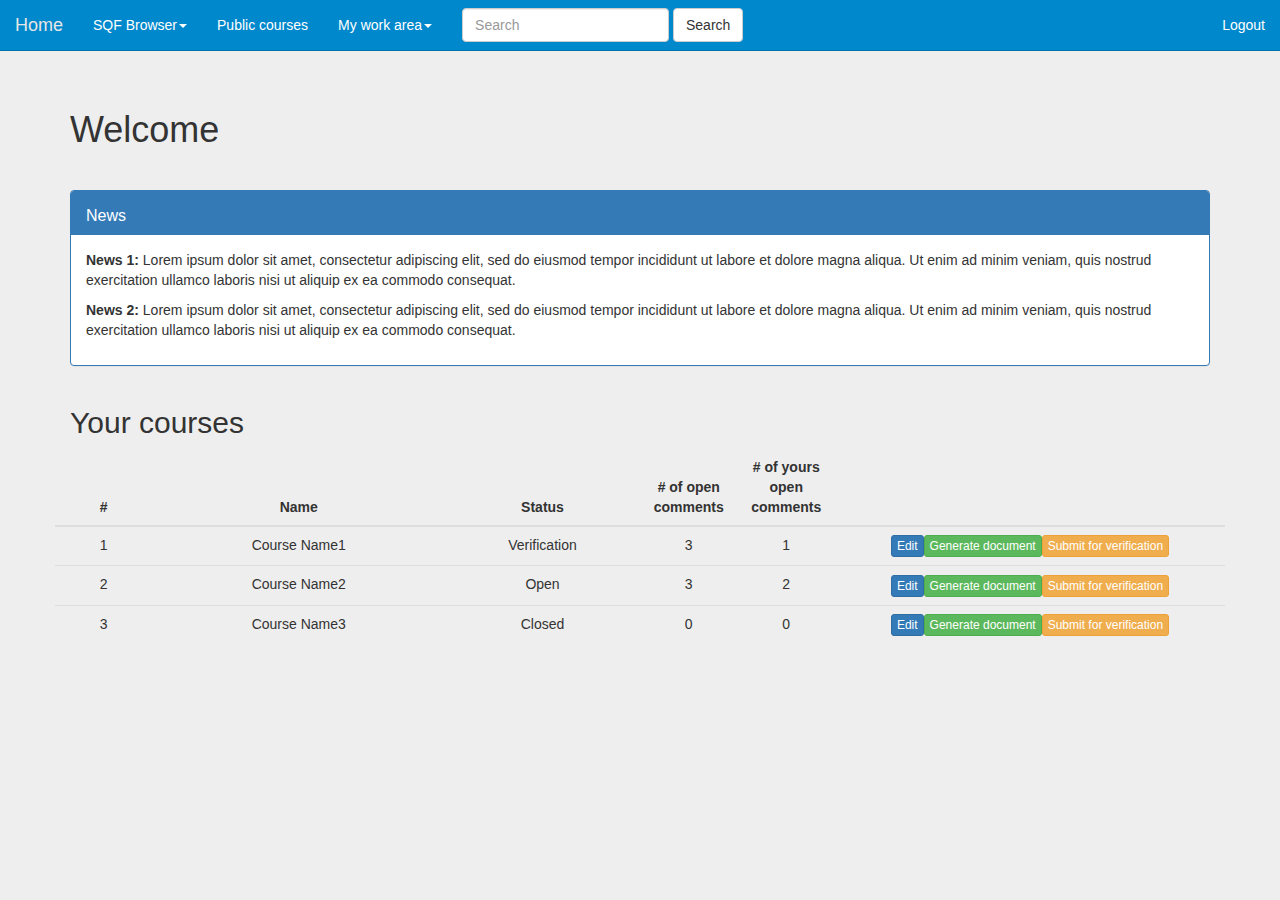
==== home.html @ 0e51a38d "Initial commit" ====
<!DOCTYPE html>
<html lang="en">
<head>
  <meta charset="utf-8">
  <meta http-equiv="X-UA-Compatible" content="IE=edge">
  <meta name="viewport" content="width=device-width, initial-scale=1">
  <title>SQF TOOL</title>
  <!-- Bootstrap -->
  <link href="css/bootstrap.css" rel="stylesheet" type="text/css">
  <link href="css/sqftool.css" rel="stylesheet" type="text/css">


  <!-- HTML5 shim and Respond.js for IE8 support of HTML5 elements and media queries -->
  <!-- WARNING: Respond.js doesn't work if you view the page via file:// -->
  <!--[if lt IE 9]>
        <script src="https://oss.maxcdn.com/html5shiv/3.7.2/html5shiv.min.js"></script>
        <script src="https://oss.maxcdn.com/respond/1.4;.2/respond.min.js"></script>
        <![endif]-->
      </head>
      <body style="padding-top: 70px">
        <!-- jQuery (necessary for Bootstrap's JavaScript plugins) --> 
        <script src="js/jquery-1.12.0.min.js"></script>

        <!-- Include all compiled plugins (below), or include individual files as needed --> 
        <script src="js/bootstrap.js"></script>

        <nav class="navbar navbar-custom navbar-fixed-top">
          <div class="container-fluid">
            <!-- Brand and toggle get grouped for better mobile display -->
            <div class="navbar-header">
              <button type="button" class="navbar-toggle collapsed" data-toggle="collapse" data-target="#topFixedNavbar1"><span class="sr-only">Toggle navigation</span><span class="icon-bar"></span><span class="icon-bar"></span><span class="icon-bar"></span></button>
              <a class="navbar-brand" href="home.html">Home</a></div>
              <!-- Collect the nav links, forms, and other content for toggling -->
              <div class="collapse navbar-collapse" id="topFixedNavbar1">
                <ul class="nav navbar-nav">      
                  <li class="dropdown"><a href="#" class="dropdown-toggle" data-toggle="dropdown" role="button" aria-expanded="false">SQF Browser<span class="caret"></span></a>
                    <ul class="dropdown-menu" role="menu">
                      <li><a href="#">FAQ</a></li>
                      <li class="dropdown-submenu"><a href="#" class="dropdown-toggle" data-toggle="dropdown" role="button" aria-expanded="false">Browser</a>
                        <ul class="dropdown-menu" role="menu">
                          <li><a href="#">Academics views</a></li>
                          <li><a href="#">Competence profiles views</a></li>
                          <li><a href="#">Cross-reference tables views</a></li>
                        </ul>
                      </li>
                    </ul>
                  <li><a href="#">Public courses</a></li>
                  <li class="dropdown"><a href="#" class="dropdown-toggle" data-toggle="dropdown" role="button" aria-expanded="false">My work area<span class="caret"></span></a>
                    <ul class="dropdown-menu" role="menu">
                      <li><a href="myworkarea_new_course.html">New course</a></li>
                      <li><a href="#">My courses</a></li>
                      <li><a href="#">My verifications</a></li>
                    </ul>
                  </li>
                    </ul>
                    <form class="navbar-form navbar-left" role="search">
                      <div class="form-group">
                        <input type="text" class="form-control" placeholder="Search">
                      </div>
                      <button type="submit" class="btn btn-default">Search</button>
                    </form>
                    <ul class="nav navbar-nav navbar-right">
                      <li><a href="#">Logout</a></li>
                    </ul>
                  </div>
                  <!-- /.navbar-collapse -->
                </div>
                <!-- /.container-fluid -->
              </nav>
              <div class="container" role="main">
                <!-- Main page-header for a primary marketing message or call to action -->
                <div class="page-header">
                  <h1>Welcome</h1>
                </div>
                <div class="panel panel-primary">
                  <div class="panel-heading">
                    <h3 class="panel-title">News</h3>
                  </div>
                  <div class="panel-body">
                    <p><strong>News 1: </strong>Lorem ipsum dolor sit amet, consectetur adipiscing elit, sed do eiusmod tempor incididunt ut labore et dolore magna aliqua. Ut enim ad minim veniam, quis nostrud exercitation ullamco laboris nisi ut aliquip ex ea commodo consequat. </p>
                    <p><strong>News 2: </strong>Lorem ipsum dolor sit amet, consectetur adipiscing elit, sed do eiusmod tempor incididunt ut labore et dolore magna aliqua. Ut enim ad minim veniam, quis nostrud exercitation ullamco laboris nisi ut aliquip ex ea commodo consequat. </p>
                  </div>
                </div>
                <div class="page-header">
                  <h2>Your courses</h2>
                  <div class="row">
                    <div>
                      <table class="table text-center">
                        <thead>
                          <tr>
                            <th class="col-sm-1 col-md-1 col-lg-1 text-center">#</th>
                            <th class="col-sm-3 col-md-3 col-lg-3 text-center">Name</th>
                            <th class="col-sm-2 col-md-2 col-lg-2 text-center">Status</th>
                            <th class="col-sm-1 col-md-1 col-lg-1 text-center"># of open comments</th>
                            <th class="col-sm-1 col-md-1 col-lg-1 text-center"># of yours open comments</th>
                            <th class="col-sm-4 col-md-4 col-lg-4 text-center"></th>
                          </tr>
                        </thead>
                        <tbody>
                          <tr>
                            <td>1</td>
                            <td>Course Name1</td>
                            <td>Verification</td>
                            <td>3</td>
                            <td>1</td>
                            <td><button type="button" class="btn btn-xs btn-primary">Edit</button><button type="button" class="btn btn-xs btn-success">Generate document</button><button type="button" class="btn btn-xs btn-warning">Submit for verification</button></td>
                          </tr>
                          <tr>
                            <td>2</td>
                            <td>Course Name2</td>
                            <td>Open</td>
                            <td>3</td>
                            <td>2</td>
                            <td><button type="button" class="btn btn-xs btn-primary">Edit</button><button type="button" class="btn btn-xs btn-success">Generate document</button><button type="button" class="btn btn-xs btn-warning">Submit for verification</button></td>
                          </tr>
                          <tr>
                            <td>3</td>
                            <td>Course Name3</td>
                            <td>Closed</td>
                            <td>0</td>
                            <td>0</td>
                            <td><button type="button" class="btn btn-xs btn-primary">Edit</button><button type="button" class="btn btn-xs btn-success">Generate document</button><button type="button" class="btn btn-xs btn-warning">Submit for verification</button></td>
                          </tr>
                        </tbody>
                      </table>
                    </div>
                  </div>
                </div>
              </div>
            </body>
            </html>
---- css/sqftool.css ----
body {
  padding-top: 40px;
  padding-bottom: 40px;
  background-color: #eee;
}

.form-signin {
  max-width: 330px;
  padding: 15px;
  margin: 0 auto;
}
.form-signin .form-signin-heading,
.form-signin .checkbox {
  margin-bottom: 10px;
}
.form-signin .checkbox {
  font-weight: normal;
}
.form-signin .form-control {
  position: relative;
  height: auto;
  -webkit-box-sizing: border-box;
     -moz-box-sizing: border-box;
          box-sizing: border-box;
  padding: 10px;
  font-size: 16px;
}
.form-signin .form-control:focus {
  z-index: 2;
}
.form-signin input[type="email"] {
  margin-bottom: -1px;
  border-bottom-right-radius: 0;
  border-bottom-left-radius: 0;
}
.form-signin input[type="password"] {
  margin-bottom: 10px;
  border-top-left-radius: 0;
  border-top-right-radius: 0;
}
.navbar-custom {
  background-color: #0088cc;
  border-color: #0072ab;
}
.navbar-custom .navbar-brand {
  color: #ffffff;
}
.navbar-custom .navbar-brand:hover,
.navbar-custom .navbar-brand:focus {
  color: #e6e6e6;
  background-color: transparent;
}
.navbar-custom .navbar-text {
  color: #ffffff;
}
.navbar-custom .navbar-nav > li > a {
  color: #ffffff;
}
.navbar-custom .navbar-nav > li > a:hover,
.navbar-custom .navbar-nav > li > a:focus {
  color: #c0c0c0;
  background-color: transparent;
}
.navbar-custom .navbar-nav > .active > a,
.navbar-custom .navbar-nav > .active > a:hover,
.navbar-custom .navbar-nav > .active > a:focus {
  color: #c0c0c0;
  background-color: #0072ab;
}
.navbar-custom .navbar-nav > .disabled > a,
.navbar-custom .navbar-nav > .disabled > a:hover,
.navbar-custom .navbar-nav > .disabled > a:focus {
  color: #cccccc;
  background-color: transparent;
}
.navbar-custom .navbar-toggle {
  border-color: #dddddd;
}
.navbar-custom .navbar-toggle:hover,
.navbar-custom .navbar-toggle:focus {
  background-color: #dddddd;
}
.navbar-custom .navbar-toggle .icon-bar {
  background-color: #cccccc;
}
.navbar-custom .navbar-collapse,
.navbar-custom .navbar-form {
  border-color: #0070a8;
}
.navbar-custom .navbar-nav > .dropdown > a:hover .caret,
.navbar-custom .navbar-nav > .dropdown > a:focus .caret {
  border-top-color: #c0c0c0;
  border-bottom-color: #c0c0c0;
}
.navbar-custom .navbar-nav > .open > a,
.navbar-custom .navbar-nav > .open > a:hover,
.navbar-custom .navbar-nav > .open > a:focus {
  background-color: #0072ab;
  color: #c0c0c0;
}
.navbar-custom .navbar-nav > .open > a .caret,
.navbar-custom .navbar-nav > .open > a:hover .caret,
.navbar-custom .navbar-nav > .open > a:focus .caret {
  border-top-color: #c0c0c0;
  border-bottom-color: #c0c0c0;
}
.navbar-custom .navbar-nav > .dropdown > a .caret {
  border-top-color: #ffffff;
  border-bottom-color: #ffffff;
}
@media (max-width: 767) {
  .navbar-custom .navbar-nav .open .dropdown-menu > li > a {
    color: #ffffff;
  }
  .navbar-custom .navbar-nav .open .dropdown-menu > li > a:hover,
  .navbar-custom .navbar-nav .open .dropdown-menu > li > a:focus {
    color: #c0c0c0;
    background-color: transparent;
  }
  .navbar-custom .navbar-nav .open .dropdown-menu > .active > a,
  .navbar-custom .navbar-nav .open .dropdown-menu > .active > a:hover,
  .navbar-custom .navbar-nav .open .dropdown-menu > .active > a:focus {
    color: #c0c0c0;
    background-color: #0072ab;
  }
  .navbar-custom .navbar-nav .open .dropdown-menu > .disabled > a,
  .navbar-custom .navbar-nav .open .dropdown-menu > .disabled > a:hover,
  .navbar-custom .navbar-nav .open .dropdown-menu > .disabled > a:focus {
    color: #cccccc;
    background-color: transparent;
  }
}
.navbar-custom .navbar-link {
  color: #ffffff;
}
.navbar-custom .navbar-link:hover {
  color: #c0c0c0;
}

.dropdown-submenu {
    position: relative;
}

.dropdown-submenu>.dropdown-menu {
    top: 0;
    left: 100%;
    margin-top: -6px;
    margin-left: -1px;
    -webkit-border-radius: 0 6px 6px 6px;
    -moz-border-radius: 0 6px 6px;
    border-radius: 0 6px 6px 6px;
}

.dropdown-submenu:hover>.dropdown-menu {
    display: block;
}

.dropdown-submenu>a:after {
    display: block;
    content: " ";
    float: right;
    width: 0;
    height: 0;
    border-color: transparent;
    border-style: solid;
    border-width: 5px 0 5px 5px;
    border-left-color: #ccc;
    margin-top: 5px;
    margin-right: -10px;
}

.dropdown-submenu:hover>a:after {
    border-left-color: #fff;
}

.dropdown-submenu.pull-left {
    float: none;
}

.dropdown-submenu.pull-left>.dropdown-menu {
    left: -100%;
    margin-left: 10px;
    -webkit-border-radius: 6px 0 6px 6px;
    -moz-border-radius: 6px 0 6px 6px;
    border-radius: 6px 0 6px 6px;
}
h1, .h1, h2, .h2, h3, .h3 {
    margin-top: 5px;
    margin-bottom: 10px;
}
.lvl-over {
  border: 1px dashed #555 !important;
}

.lvl-target {
  background-color: #ddd; 
  opacity: .5;
}

[draggable] {
  cursor: move;
}
*[role="competenceProfileTitle"]{
  padding: 5px;
}
.panel-title {
  margin-top: 6px;
  margin-bottom: 0;
  font-size: 16px;
  color: inherit;
}
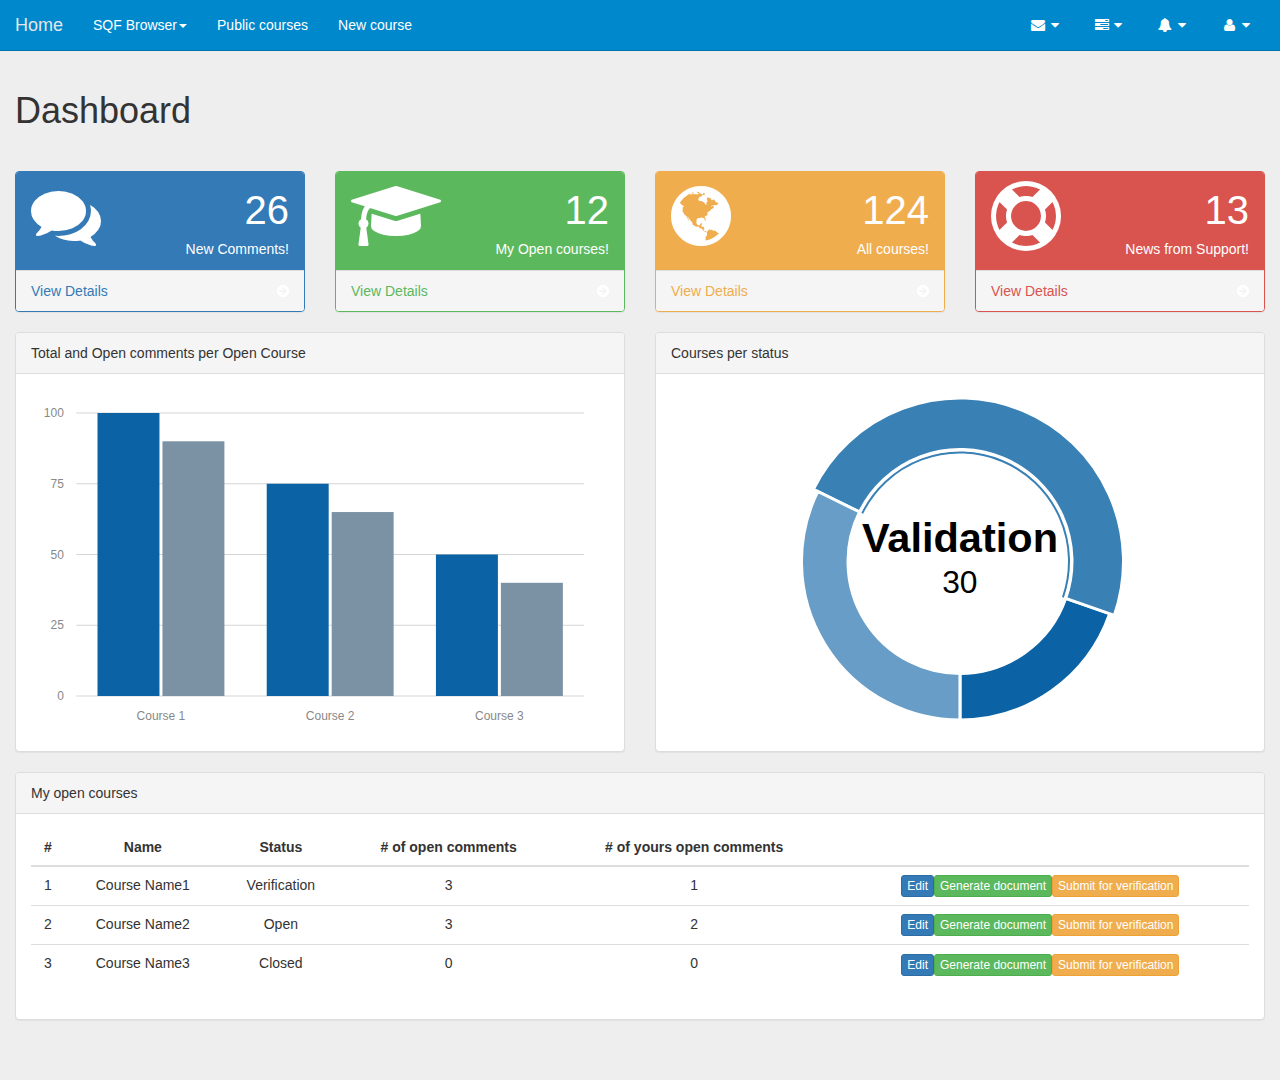
==== commit 4ac009d6: "Home page finished" ====
--- a/home.html
+++ b/home.html
@@ -6,126 +6,472 @@
   <meta name="viewport" content="width=device-width, initial-scale=1">
   <title>SQF TOOL</title>
   <!-- Bootstrap -->
-  <link href="css/bootstrap.css" rel="stylesheet" type="text/css">
+  <link href="css/bootstrap.min.css" rel="stylesheet" type="text/css">
+
+  <!-- MetisMenu CSS -->
+  <link href="css/metisMenu.min.css" rel="stylesheet">
+
+  <!-- Timeline CSS -->
+  <link href="css/timeline.css" rel="stylesheet">
+
+  <!-- Custom CSS -->
+  <link href="css/sb-admin-2.css" rel="stylesheet">
+
+  <!-- Morris Charts CSS -->
+  <link href="css/morris.css" rel="stylesheet">
+
+  <!-- Custom Fonts -->
+  <link href="css/font-awesome.min.css" rel="stylesheet" type="text/css">
+
   <link href="css/sqftool.css" rel="stylesheet" type="text/css">
 
-
-  <!-- HTML5 shim and Respond.js for IE8 support of HTML5 elements and media queries -->
+  <!-- HTML5 Shim and Respond.js IE8 support of HTML5 elements and media queries -->
   <!-- WARNING: Respond.js doesn't work if you view the page via file:// -->
   <!--[if lt IE 9]>
-        <script src="https://oss.maxcdn.com/html5shiv/3.7.2/html5shiv.min.js"></script>
-        <script src="https://oss.maxcdn.com/respond/1.4;.2/respond.min.js"></script>
-        <![endif]-->
-      </head>
-      <body style="padding-top: 70px">
-        <!-- jQuery (necessary for Bootstrap's JavaScript plugins) --> 
-        <script src="js/jquery-1.12.0.min.js"></script>
-
-        <!-- Include all compiled plugins (below), or include individual files as needed --> 
-        <script src="js/bootstrap.js"></script>
-
-        <nav class="navbar navbar-custom navbar-fixed-top">
-          <div class="container-fluid">
-            <!-- Brand and toggle get grouped for better mobile display -->
-            <div class="navbar-header">
-              <button type="button" class="navbar-toggle collapsed" data-toggle="collapse" data-target="#topFixedNavbar1"><span class="sr-only">Toggle navigation</span><span class="icon-bar"></span><span class="icon-bar"></span><span class="icon-bar"></span></button>
-              <a class="navbar-brand" href="home.html">Home</a></div>
-              <!-- Collect the nav links, forms, and other content for toggling -->
-              <div class="collapse navbar-collapse" id="topFixedNavbar1">
-                <ul class="nav navbar-nav">      
-                  <li class="dropdown"><a href="#" class="dropdown-toggle" data-toggle="dropdown" role="button" aria-expanded="false">SQF Browser<span class="caret"></span></a>
-                    <ul class="dropdown-menu" role="menu">
-                      <li><a href="#">FAQ</a></li>
-                      <li class="dropdown-submenu"><a href="#" class="dropdown-toggle" data-toggle="dropdown" role="button" aria-expanded="false">Browser</a>
-                        <ul class="dropdown-menu" role="menu">
-                          <li><a href="#">Academics views</a></li>
-                          <li><a href="#">Competence profiles views</a></li>
-                          <li><a href="#">Cross-reference tables views</a></li>
-                        </ul>
-                      </li>
-                    </ul>
-                  <li><a href="#">Public courses</a></li>
-                  <li class="dropdown"><a href="#" class="dropdown-toggle" data-toggle="dropdown" role="button" aria-expanded="false">My work area<span class="caret"></span></a>
-                    <ul class="dropdown-menu" role="menu">
-                      <li><a href="myworkarea_new_course.html">New course</a></li>
-                      <li><a href="#">My courses</a></li>
-                      <li><a href="#">My verifications</a></li>
-                    </ul>
-                  </li>
-                    </ul>
-                    <form class="navbar-form navbar-left" role="search">
-                      <div class="form-group">
-                        <input type="text" class="form-control" placeholder="Search">
-                      </div>
-                      <button type="submit" class="btn btn-default">Search</button>
-                    </form>
-                    <ul class="nav navbar-nav navbar-right">
-                      <li><a href="#">Logout</a></li>
-                    </ul>
-                  </div>
-                  <!-- /.navbar-collapse -->
-                </div>
-                <!-- /.container-fluid -->
-              </nav>
-              <div class="container" role="main">
-                <!-- Main page-header for a primary marketing message or call to action -->
-                <div class="page-header">
-                  <h1>Welcome</h1>
-                </div>
-                <div class="panel panel-primary">
-                  <div class="panel-heading">
-                    <h3 class="panel-title">News</h3>
-                  </div>
-                  <div class="panel-body">
-                    <p><strong>News 1: </strong>Lorem ipsum dolor sit amet, consectetur adipiscing elit, sed do eiusmod tempor incididunt ut labore et dolore magna aliqua. Ut enim ad minim veniam, quis nostrud exercitation ullamco laboris nisi ut aliquip ex ea commodo consequat. </p>
-                    <p><strong>News 2: </strong>Lorem ipsum dolor sit amet, consectetur adipiscing elit, sed do eiusmod tempor incididunt ut labore et dolore magna aliqua. Ut enim ad minim veniam, quis nostrud exercitation ullamco laboris nisi ut aliquip ex ea commodo consequat. </p>
-                  </div>
-                </div>
-                <div class="page-header">
-                  <h2>Your courses</h2>
-                  <div class="row">
-                    <div>
-                      <table class="table text-center">
-                        <thead>
-                          <tr>
-                            <th class="col-sm-1 col-md-1 col-lg-1 text-center">#</th>
-                            <th class="col-sm-3 col-md-3 col-lg-3 text-center">Name</th>
-                            <th class="col-sm-2 col-md-2 col-lg-2 text-center">Status</th>
-                            <th class="col-sm-1 col-md-1 col-lg-1 text-center"># of open comments</th>
-                            <th class="col-sm-1 col-md-1 col-lg-1 text-center"># of yours open comments</th>
-                            <th class="col-sm-4 col-md-4 col-lg-4 text-center"></th>
-                          </tr>
-                        </thead>
-                        <tbody>
-                          <tr>
-                            <td>1</td>
-                            <td>Course Name1</td>
-                            <td>Verification</td>
-                            <td>3</td>
-                            <td>1</td>
-                            <td><button type="button" class="btn btn-xs btn-primary">Edit</button><button type="button" class="btn btn-xs btn-success">Generate document</button><button type="button" class="btn btn-xs btn-warning">Submit for verification</button></td>
-                          </tr>
-                          <tr>
-                            <td>2</td>
-                            <td>Course Name2</td>
-                            <td>Open</td>
-                            <td>3</td>
-                            <td>2</td>
-                            <td><button type="button" class="btn btn-xs btn-primary">Edit</button><button type="button" class="btn btn-xs btn-success">Generate document</button><button type="button" class="btn btn-xs btn-warning">Submit for verification</button></td>
-                          </tr>
-                          <tr>
-                            <td>3</td>
-                            <td>Course Name3</td>
-                            <td>Closed</td>
-                            <td>0</td>
-                            <td>0</td>
-                            <td><button type="button" class="btn btn-xs btn-primary">Edit</button><button type="button" class="btn btn-xs btn-success">Generate document</button><button type="button" class="btn btn-xs btn-warning">Submit for verification</button></td>
-                          </tr>
-                        </tbody>
-                      </table>
-                    </div>
-                  </div>
-                </div>
-              </div>
-            </body>
-            </html>
+      <script src="https://oss.maxcdn.com/libs/html5shiv/3.7.0/html5shiv.js"></script>
+      <script src="https://oss.maxcdn.com/libs/respond.js/1.4.2/respond.min.js"></script>
+  <![endif]-->
+
+
+
+</head>
+<body>
+  <!-- jQuery (necessary for Bootstrap's JavaScript plugins) --> 
+  <!--<script src="js/jquery-1.12.0.min.js"></script>
+
+
+   Include all compiled plugins (below), or include individual files as needed 
+  <script src="js/bootstrap.js"></script>--> 
+  <div id="wrapper">
+    <nav class="navbar navbar-custom navbar-static-top"  role="navigation" style="margin-bottom: 0">
+      <!-- Brand and toggle get grouped for better mobile display -->
+      <div class="navbar-header">
+        <button type="button" class="navbar-toggle collapsed" data-toggle="collapse" data-target="#topFixedNavbar1"><span class="sr-only">Toggle navigation</span><span class="icon-bar"></span><span class="icon-bar"></span><span class="icon-bar"></span></button>
+        <a class="navbar-brand" href="home.html">Home</a>
+      </div>
+        <!-- Collect the nav links, forms, and other content for toggling -->
+      <div class="collapse navbar-collapse" id="topFixedNavbar1">
+        <ul class="nav navbar-nav">      
+          <li class="dropdown"><a href="#" class="dropdown-toggle" data-toggle="dropdown" role="button" aria-expanded="false">SQF Browser<span class="caret"></span></a>
+            <ul class="dropdown-menu" role="menu">
+              <li><a href="#">FAQ</a></li>
+              <li class="dropdown-submenu"><a href="#" class="dropdown-toggle" data-toggle="dropdown" role="button" aria-expanded="false">Browser</a>
+                <ul class="dropdown-menu" role="menu">
+                  <li><a href="#">Academics views</a></li>
+                  <li><a href="#">Competence profiles views</a></li>
+                  <li><a href="#">Cross-reference tables views</a></li>
+                </ul>
+              </li>
+            </ul>
+            <li><a href="#">Public courses</a></li>
+            <li><a href="myworkarea_new_course.html">New course</a></li>
+          </li>
+        </ul>
+      
+      <ul class="nav navbar-top-links navbar-right">
+        <li class="dropdown">
+            <a class="dropdown-toggle" data-toggle="dropdown" href="#">
+                <i class="fa fa-envelope fa-fw"></i>  <i class="fa fa-caret-down"></i>
+            </a>
+            <ul class="dropdown-menu dropdown-messages">
+                <li>
+                    <a href="#">
+                        <div>
+                            <strong>John Smith</strong>
+                            <span class="pull-right text-muted">
+                                <em>Yesterday</em>
+                            </span>
+                        </div>
+                        <div>Lorem ipsum dolor sit amet, consectetur adipiscing elit. Pellentesque eleifend...</div>
+                    </a>
+                </li>
+                <li class="divider"></li>
+                <li>
+                    <a href="#">
+                        <div>
+                            <strong>John Smith</strong>
+                            <span class="pull-right text-muted">
+                                <em>Yesterday</em>
+                            </span>
+                        </div>
+                        <div>Lorem ipsum dolor sit amet, consectetur adipiscing elit. Pellentesque eleifend...</div>
+                    </a>
+                </li>
+                <li class="divider"></li>
+                <li>
+                    <a href="#">
+                        <div>
+                            <strong>John Smith</strong>
+                            <span class="pull-right text-muted">
+                                <em>Yesterday</em>
+                            </span>
+                        </div>
+                        <div>Lorem ipsum dolor sit amet, consectetur adipiscing elit. Pellentesque eleifend...</div>
+                    </a>
+                </li>
+                <li class="divider"></li>
+                <li>
+                    <a class="text-center" href="#">
+                        <strong>Read All Messages</strong>
+                        <i class="fa fa-angle-right"></i>
+                    </a>
+                </li>
+            </ul>
+            <!-- /.dropdown-messages -->
+        </li>
+        <!-- /.dropdown -->
+        <li class="dropdown">
+            <a class="dropdown-toggle" data-toggle="dropdown" href="#">
+                <i class="fa fa-tasks fa-fw"></i>  <i class="fa fa-caret-down"></i>
+            </a>
+            <ul class="dropdown-menu dropdown-tasks">
+                <li>
+                    <a href="#">
+                        <div>
+                            <p>
+                                <strong>Course 1</strong>
+                                <span class="pull-right text-muted">40% Complete</span>
+                            </p>
+                            <div class="progress progress-striped active">
+                                <div class="progress-bar progress-bar-success" role="progressbar" aria-valuenow="40" aria-valuemin="0" aria-valuemax="100" style="width: 40%">
+                                    <span class="sr-only">40% Complete (success)</span>
+                                </div>
+                            </div>
+                        </div>
+                    </a>
+                </li>
+                <li class="divider"></li>
+                <li>
+                    <a href="#">
+                        <div>
+                            <p>
+                                <strong>Course 2</strong>
+                                <span class="pull-right text-muted">20% Complete</span>
+                            </p>
+                            <div class="progress progress-striped active">
+                                <div class="progress-bar progress-bar-info" role="progressbar" aria-valuenow="20" aria-valuemin="0" aria-valuemax="100" style="width: 20%">
+                                    <span class="sr-only">20% Complete</span>
+                                </div>
+                            </div>
+                        </div>
+                    </a>
+                </li>
+                <li class="divider"></li>
+                <li>
+                    <a href="#">
+                        <div>
+                            <p>
+                                <strong>Course 3</strong>
+                                <span class="pull-right text-muted">60% Complete</span>
+                            </p>
+                            <div class="progress progress-striped active">
+                                <div class="progress-bar progress-bar-warning" role="progressbar" aria-valuenow="60" aria-valuemin="0" aria-valuemax="100" style="width: 60%">
+                                    <span class="sr-only">60% Complete (warning)</span>
+                                </div>
+                            </div>
+                        </div>
+                    </a>
+                </li>
+                <li class="divider"></li>
+                <li>
+                    <a href="#">
+                        <div>
+                            <p>
+                                <strong>Course 4</strong>
+                                <span class="pull-right text-muted">80% Complete</span>
+                            </p>
+                            <div class="progress progress-striped active">
+                                <div class="progress-bar progress-bar-danger" role="progressbar" aria-valuenow="80" aria-valuemin="0" aria-valuemax="100" style="width: 80%">
+                                    <span class="sr-only">80% Complete (danger)</span>
+                                </div>
+                            </div>
+                        </div>
+                    </a>
+                </li>
+                <li class="divider"></li>
+                <li>
+                    <a class="text-center" href="#">
+                        <strong>See All My courses</strong>
+                        <i class="fa fa-angle-right"></i>
+                    </a>
+                </li>
+            </ul>
+            <!-- /.dropdown-tasks -->
+        </li>
+        <!-- /.dropdown -->
+        <li class="dropdown">
+            <a class="dropdown-toggle" data-toggle="dropdown" href="#">
+                <i class="fa fa-bell fa-fw"></i>  <i class="fa fa-caret-down"></i>
+            </a>
+            <ul class="dropdown-menu dropdown-alerts">
+                <li>
+                    <a href="#">
+                        <div>
+                            <i class="fa fa-comment fa-fw"></i> New Comment
+                            <span class="pull-right text-muted small">4 minutes ago</span>
+                        </div>
+                    </a>
+                </li>
+                <li class="divider"></li>
+                <li>
+                    <a href="#">
+                        <div>
+                            <i class="fa fa-twitter fa-fw"></i> 3 New Followers
+                            <span class="pull-right text-muted small">12 minutes ago</span>
+                        </div>
+                    </a>
+                </li>
+                <li class="divider"></li>
+                <li>
+                    <a href="#">
+                        <div>
+                            <i class="fa fa-envelope fa-fw"></i> Message Sent
+                            <span class="pull-right text-muted small">4 minutes ago</span>
+                        </div>
+                    </a>
+                </li>
+                <li class="divider"></li>
+                <li>
+                    <a href="#">
+                        <div>
+                            <i class="fa fa-tasks fa-fw"></i> New Task
+                            <span class="pull-right text-muted small">4 minutes ago</span>
+                        </div>
+                    </a>
+                </li>
+                <li class="divider"></li>
+                <li>
+                    <a href="#">
+                        <div>
+                            <i class="fa fa-upload fa-fw"></i> Server Rebooted
+                            <span class="pull-right text-muted small">4 minutes ago</span>
+                        </div>
+                    </a>
+                </li>
+                <li class="divider"></li>
+                <li>
+                    <a class="text-center" href="#">
+                        <strong>See All Alerts</strong>
+                        <i class="fa fa-angle-right"></i>
+                    </a>
+                </li>
+            </ul>
+            <!-- /.dropdown-alerts -->
+        </li>
+        <!-- /.dropdown -->
+        <li class="dropdown">
+            <a class="dropdown-toggle" data-toggle="dropdown" href="#">
+                <i class="fa fa-user fa-fw"></i>  <i class="fa fa-caret-down"></i>
+            </a>
+            <ul class="dropdown-menu dropdown-user">
+                <li><a href="#"><i class="fa fa-user fa-fw"></i> User Profile</a>
+                </li>
+                <li><a href="#"><i class="fa fa-gear fa-fw"></i> Settings</a>
+                </li>
+                <li class="divider"></li>
+                <li><a href="login.html"><i class="fa fa-sign-out fa-fw"></i> Logout</a>
+                </li>
+            </ul>
+            <!-- /.dropdown-user -->
+        </li>
+        <!-- /.dropdown -->
+        </ul>
+        </div>
+         <!-- /.navbar-collapse -->
+      </nav>
+    </div>
+  <div class="container-fluid" role="main">
+    <!-- Main page-header for a primary marketing message or call to action -->
+    <div class="page-header">
+      <h1>Dashboard</h1>
+    </div>
+    <div class="row">
+      <div class="col-lg-3 col-md-6">
+        <div class="panel panel-primary">
+          <div class="panel-heading">
+            <div class="row">
+              <div class="col-xs-3">
+                 <i class="fa fa-comments fa-5x"></i>
+              </div>
+              <div class="col-xs-9 text-right">
+                <div class="huge">26</div>
+                <div>New Comments!</div>
+              </div>
+            </div>
+          </div>
+          <a href="#">
+            <div class="panel-footer">
+              <span class="pull-left">View Details</span>
+              <span class="pull-right"><i class="fa fa-arrow-circle-right"></i></span>
+              <div class="clearfix"></div>
+            </div>
+          </a>
+        </div>
+      </div>
+      <div class="col-lg-3 col-md-6">
+        <div class="panel panel-green">
+          <div class="panel-heading">
+            <div class="row">
+              <div class="col-xs-3">
+                <i class="fa fa-graduation-cap fa-5x"></i>
+              </div>
+              <div class="col-xs-9 text-right">
+                <div class="huge">12</div>
+                <div>My Open courses!</div>
+              </div>
+            </div>
+          </div>
+          <a href="#">
+            <div class="panel-footer">
+              <span class="pull-left">View Details</span>
+              <span class="pull-right"><i class="fa fa-arrow-circle-right"></i></span>
+              <div class="clearfix"></div>
+            </div>
+          </a>
+        </div>
+      </div>
+      <div class="col-lg-3 col-md-6">
+        <div class="panel panel-yellow">
+          <div class="panel-heading">
+            <div class="row">
+              <div class="col-xs-3">
+                <i class="fa fa-globe fa-5x"></i>
+              </div>
+              <div class="col-xs-9 text-right">
+                <div class="huge">124</div>
+                <div>All courses!</div>
+              </div>
+            </div>
+          </div>
+          <a href="#">
+            <div class="panel-footer">
+              <span class="pull-left">View Details</span>
+              <span class="pull-right"><i class="fa fa-arrow-circle-right"></i></span>
+              <div class="clearfix"></div>
+            </div>
+          </a>
+        </div>
+      </div>
+      <div class="col-lg-3 col-md-6">
+        <div class="panel panel-red">
+          <div class="panel-heading">
+            <div class="row">
+              <div class="col-xs-3">
+                <i class="fa fa-support fa-5x"></i>
+              </div>
+              <div class="col-xs-9 text-right">
+                <div class="huge">13</div>
+                <div>News from Support!</div>
+              </div>
+            </div>
+          </div>
+          <a href="#">
+            <div class="panel-footer">
+              <span class="pull-left">View Details</span>
+              <span class="pull-right"><i class="fa fa-arrow-circle-right"></i></span>
+              <div class="clearfix"></div>
+            </div>
+          </a>
+        </div>
+      </div>
+    </div>
+    <div class="row">              
+      <!-- /.col-lg-6 -->
+      <div class="col-lg-6">
+          <div class="panel panel-default">
+              <div class="panel-heading">
+                  Total and Open comments per Open Course
+              </div>
+              <!-- /.panel-heading -->
+              <div class="panel-body">
+                  <div id="morris-bar-chart"></div>
+              </div>
+              <!-- /.panel-body -->
+          </div>
+          <!-- /.panel -->
+      </div>
+      <!-- /.col-lg-6 -->
+      
+      <!-- /.col-lg-6 -->
+      <div class="col-lg-6">
+          <div class="panel panel-default">
+              <div class="panel-heading">
+                  Courses per status
+              </div>
+              <!-- /.panel-heading -->
+              <div class="panel-body">
+                  <div id="morris-donut-chart"></div>
+              </div>
+              <!-- /.panel-body -->
+          </div>
+          <!-- /.panel -->
+      </div>      
+      <!-- /.col-lg-6 -->
+    </div>
+    <div class="row">
+        <div class="col-lg-12">
+            <div class="panel panel-default">
+              <div class="panel-heading">My open courses</div>
+                        <!-- /.panel-heading -->
+              <div class="panel-body">
+                <table class="table table-responsive text-center">
+                  <thead>
+                    <tr>
+                      <th class="text-center">#</th>
+                      <th class="text-center">Name</th>
+                      <th class="text-center">Status</th>
+                      <th class="text-center"># of open comments</th>
+                      <th class="text-center"># of yours open comments</th>
+                      <th class="text-center"></th>
+                    </tr>
+                  </thead>
+                  <tbody>
+                    <tr>
+                      <td>1</td>
+                      <td>Course Name1</td>
+                      <td>Verification</td>
+                      <td>3</td>
+                      <td>1</td>
+                      <td><button type="button" class="btn btn-xs btn-primary">Edit</button><button type="button" class="btn btn-xs btn-success">Generate document</button><button type="button" class="btn btn-xs btn-warning">Submit for verification</button></td>
+                    </tr>
+                    <tr>
+                      <td>2</td>
+                      <td>Course Name2</td>
+                      <td>Open</td>
+                      <td>3</td>
+                      <td>2</td>
+                      <td><button type="button" class="btn btn-xs btn-primary">Edit</button><button type="button" class="btn btn-xs btn-success">Generate document</button><button type="button" class="btn btn-xs btn-warning">Submit for verification</button></td>
+                    </tr>
+                    <tr>
+                      <td>3</td>
+                      <td>Course Name3</td>
+                      <td>Closed</td>
+                      <td>0</td>
+                      <td>0</td>
+                      <td><button type="button" class="btn btn-xs btn-primary">Edit</button><button type="button" class="btn btn-xs btn-success">Generate document</button><button type="button" class="btn btn-xs btn-warning">Submit for verification</button></td>
+                    </tr>
+                  </tbody>
+                </table>
+              </div>
+            </div>
+        </div>
+      </div>
+    </div>
+             <!-- jQuery -->
+    <script src="js/jquery.min.js"></script>
+
+    <!-- Bootstrap Core JavaScript -->
+    <script src="js/bootstrap.min.js"></script>
+
+    <!-- Metis Menu Plugin JavaScript -->
+    <script src="js/metisMenu.min.js"></script>
+
+    <!-- Morris Charts JavaScript -->
+    <script src="js/raphael-min.js"></script>
+    <script src="js/morris.min.js"></script>
+    <script src="js/morris-data.js"></script>
+
+    <!-- Custom Theme JavaScript -->
+    <script src="js/sb-admin-2.js"></script>
+</body>
+</html>
--- a/css/metisMenu.min.css
+++ b/css/metisMenu.min.css
@@ -0,0 +1,10 @@
+/*
+ * metismenu - v1.1.3
+ * Easy menu jQuery plugin for Twitter Bootstrap 3
+ * https://github.com/onokumus/metisMenu
+ *
+ * Made by Osman Nuri Okumus
+ * Under MIT License
+ */
+
+.arrow{float:right;line-height:1.42857}.glyphicon.arrow:before{content:"\e079"}.active>a>.glyphicon.arrow:before{content:"\e114"}.fa.arrow:before{content:"\f104"}.active>a>.fa.arrow:before{content:"\f107"}.plus-times{float:right}.fa.plus-times:before{content:"\f067"}.active>a>.fa.plus-times{filter:progid:DXImageTransform.Microsoft.BasicImage(rotation=1);-webkit-transform:rotate(45deg);-moz-transform:rotate(45deg);-ms-transform:rotate(45deg);-o-transform:rotate(45deg);transform:rotate(45deg)}.plus-minus{float:right}.fa.plus-minus:before{content:"\f067"}.active>a>.fa.plus-minus:before{content:"\f068"}--- a/css/timeline.css
+++ b/css/timeline.css
@@ -0,0 +1,180 @@
+.timeline {
+    position: relative;
+    padding: 20px 0 20px;
+    list-style: none;
+}
+
+.timeline:before {
+    content: " ";
+    position: absolute;
+    top: 0;
+    bottom: 0;
+    left: 50%;
+    width: 3px;
+    margin-left: -1.5px;
+    background-color: #eeeeee;
+}
+
+.timeline > li {
+    position: relative;
+    margin-bottom: 20px;
+}
+
+.timeline > li:before,
+.timeline > li:after {
+    content: " ";
+    display: table;
+}
+
+.timeline > li:after {
+    clear: both;
+}
+
+.timeline > li:before,
+.timeline > li:after {
+    content: " ";
+    display: table;
+}
+
+.timeline > li:after {
+    clear: both;
+}
+
+.timeline > li > .timeline-panel {
+    float: left;
+    position: relative;
+    width: 46%;
+    padding: 20px;
+    border: 1px solid #d4d4d4;
+    border-radius: 2px;
+    -webkit-box-shadow: 0 1px 6px rgba(0,0,0,0.175);
+    box-shadow: 0 1px 6px rgba(0,0,0,0.175);
+}
+
+.timeline > li > .timeline-panel:before {
+    content: " ";
+    display: inline-block;
+    position: absolute;
+    top: 26px;
+    right: -15px;
+    border-top: 15px solid transparent;
+    border-right: 0 solid #ccc;
+    border-bottom: 15px solid transparent;
+    border-left: 15px solid #ccc;
+}
+
+.timeline > li > .timeline-panel:after {
+    content: " ";
+    display: inline-block;
+    position: absolute;
+    top: 27px;
+    right: -14px;
+    border-top: 14px solid transparent;
+    border-right: 0 solid #fff;
+    border-bottom: 14px solid transparent;
+    border-left: 14px solid #fff;
+}
+
+.timeline > li > .timeline-badge {
+    z-index: 100;
+    position: absolute;
+    top: 16px;
+    left: 50%;
+    width: 50px;
+    height: 50px;
+    margin-left: -25px;
+    border-radius: 50% 50% 50% 50%;
+    text-align: center;
+    font-size: 1.4em;
+    line-height: 50px;
+    color: #fff;
+    background-color: #999999;
+}
+
+.timeline > li.timeline-inverted > .timeline-panel {
+    float: right;
+}
+
+.timeline > li.timeline-inverted > .timeline-panel:before {
+    right: auto;
+    left: -15px;
+    border-right-width: 15px;
+    border-left-width: 0;
+}
+
+.timeline > li.timeline-inverted > .timeline-panel:after {
+    right: auto;
+    left: -14px;
+    border-right-width: 14px;
+    border-left-width: 0;
+}
+
+.timeline-badge.primary {
+    background-color: #2e6da4 !important;
+}
+
+.timeline-badge.success {
+    background-color: #3f903f !important;
+}
+
+.timeline-badge.warning {
+    background-color: #f0ad4e !important;
+}
+
+.timeline-badge.danger {
+    background-color: #d9534f !important;
+}
+
+.timeline-badge.info {
+    background-color: #5bc0de !important;
+}
+
+.timeline-title {
+    margin-top: 0;
+    color: inherit;
+}
+
+.timeline-body > p,
+.timeline-body > ul {
+    margin-bottom: 0;
+}
+
+.timeline-body > p + p {
+    margin-top: 5px;
+}
+
+@media(max-width:767px) {
+    ul.timeline:before {
+        left: 40px;
+    }
+
+    ul.timeline > li > .timeline-panel {
+        width: calc(100% - 90px);
+        width: -moz-calc(100% - 90px);
+        width: -webkit-calc(100% - 90px);
+    }
+
+    ul.timeline > li > .timeline-badge {
+        top: 16px;
+        left: 15px;
+        margin-left: 0;
+    }
+
+    ul.timeline > li > .timeline-panel {
+        float: right;
+    }
+
+    ul.timeline > li > .timeline-panel:before {
+        right: auto;
+        left: -15px;
+        border-right-width: 15px;
+        border-left-width: 0;
+    }
+
+    ul.timeline > li > .timeline-panel:after {
+        right: auto;
+        left: -14px;
+        border-right-width: 14px;
+        border-left-width: 0;
+    }
+}--- a/css/sb-admin-2.css
+++ b/css/sb-admin-2.css
@@ -0,0 +1,354 @@
+/*!
+ * Start Bootstrap - SB Admin 2 Bootstrap Admin Theme (http://startbootstrap.com)
+ * Code licensed under the Apache License v2.0.
+ * For details, see http://www.apache.org/licenses/LICENSE-2.0.
+ */
+
+body {
+    background-color: #f8f8f8;
+}
+
+#wrapper {
+    width: 100%;
+}
+
+#page-wrapper {
+    padding: 0 15px;
+    min-height: 568px;
+    background-color: #fff;
+}
+
+@media(min-width:768px) {
+    #page-wrapper {
+        position: inherit;
+        margin: 0 0 0 250px;
+        padding: 0 30px;
+        border-left: 1px solid #e7e7e7;
+    }
+}
+
+.navbar-top-links {
+    margin-right: 0;
+}
+
+.navbar-top-links li {
+    display: inline-block;
+}
+
+.navbar-top-links li:last-child {
+    margin-right: 15px;
+}
+
+.navbar-top-links li a {
+    padding: 15px;
+    min-height: 50px;
+}
+
+.navbar-top-links .dropdown-menu li {
+    display: block;
+}
+
+.navbar-top-links .dropdown-menu li:last-child {
+    margin-right: 0;
+}
+
+.navbar-top-links .dropdown-menu li a {
+    padding: 3px 20px;
+    min-height: 0;
+}
+
+.navbar-top-links .dropdown-menu li a div {
+    white-space: normal;
+}
+
+.navbar-top-links .dropdown-messages,
+.navbar-top-links .dropdown-tasks,
+.navbar-top-links .dropdown-alerts {
+    width: 310px;
+    min-width: 0;
+}
+
+.navbar-top-links .dropdown-messages {
+    margin-left: 5px;
+}
+
+.navbar-top-links .dropdown-tasks {
+    margin-left: -59px;
+}
+
+.navbar-top-links .dropdown-alerts {
+    margin-left: -123px;
+}
+
+.navbar-top-links .dropdown-user {
+    right: 0;
+    left: auto;
+}
+
+.sidebar .sidebar-nav.navbar-collapse {
+    padding-right: 0;
+    padding-left: 0;
+}
+
+.sidebar .sidebar-search {
+    padding: 15px;
+}
+
+.sidebar ul li {
+    border-bottom: 1px solid #e7e7e7;
+}
+
+.sidebar ul li a.active {
+    background-color: #eee;
+}
+
+.sidebar .arrow {
+    float: right;
+}
+
+.sidebar .fa.arrow:before {
+    content: "\f104";
+}
+
+.sidebar .active>a>.fa.arrow:before {
+    content: "\f107";
+}
+
+.sidebar .nav-second-level li,
+.sidebar .nav-third-level li {
+    border-bottom: 0!important;
+}
+
+.sidebar .nav-second-level li a {
+    padding-left: 37px;
+}
+
+.sidebar .nav-third-level li a {
+    padding-left: 52px;
+}
+
+@media(min-width:768px) {
+    .sidebar {
+        z-index: 1;
+        position: absolute;
+        width: 250px;
+        margin-top: 51px;
+    }
+
+    .navbar-top-links .dropdown-messages,
+    .navbar-top-links .dropdown-tasks,
+    .navbar-top-links .dropdown-alerts {
+        margin-left: auto;
+    }
+}
+
+.btn-outline {
+    color: inherit;
+    background-color: transparent;
+    transition: all .5s;
+}
+
+.btn-primary.btn-outline {
+    color: #428bca;
+}
+
+.btn-success.btn-outline {
+    color: #5cb85c;
+}
+
+.btn-info.btn-outline {
+    color: #5bc0de;
+}
+
+.btn-warning.btn-outline {
+    color: #f0ad4e;
+}
+
+.btn-danger.btn-outline {
+    color: #d9534f;
+}
+
+.btn-primary.btn-outline:hover,
+.btn-success.btn-outline:hover,
+.btn-info.btn-outline:hover,
+.btn-warning.btn-outline:hover,
+.btn-danger.btn-outline:hover {
+    color: #fff;
+}
+
+.chat {
+    margin: 0;
+    padding: 0;
+    list-style: none;
+}
+
+.chat li {
+    margin-bottom: 10px;
+    padding-bottom: 5px;
+    border-bottom: 1px dotted #999;
+}
+
+.chat li.left .chat-body {
+    margin-left: 60px;
+}
+
+.chat li.right .chat-body {
+    margin-right: 60px;
+}
+
+.chat li .chat-body p {
+    margin: 0;
+}
+
+.panel .slidedown .glyphicon,
+.chat .glyphicon {
+    margin-right: 5px;
+}
+
+.chat-panel .panel-body {
+    height: 350px;
+    overflow-y: scroll;
+}
+
+.login-panel {
+    margin-top: 25%;
+}
+
+.flot-chart {
+    display: block;
+    height: 400px;
+}
+
+.flot-chart-content {
+    width: 100%;
+    height: 100%;
+}
+
+.dataTables_wrapper {
+    position: relative;
+    clear: both;
+}
+
+table.dataTable thead .sorting,
+table.dataTable thead .sorting_asc,
+table.dataTable thead .sorting_desc,
+table.dataTable thead .sorting_asc_disabled,
+table.dataTable thead .sorting_desc_disabled {
+    background: 0 0;
+}
+
+table.dataTable thead .sorting_asc:after {
+    content: "\f0de";
+    float: right;
+    font-family: fontawesome;
+}
+
+table.dataTable thead .sorting_desc:after {
+    content: "\f0dd";
+    float: right;
+    font-family: fontawesome;
+}
+
+table.dataTable thead .sorting:after {
+    content: "\f0dc";
+    float: right;
+    font-family: fontawesome;
+    color: rgba(50,50,50,.5);
+}
+
+.btn-circle {
+    width: 30px;
+    height: 30px;
+    padding: 6px 0;
+    border-radius: 15px;
+    text-align: center;
+    font-size: 12px;
+    line-height: 1.428571429;
+}
+
+.btn-circle.btn-lg {
+    width: 50px;
+    height: 50px;
+    padding: 10px 16px;
+    border-radius: 25px;
+    font-size: 18px;
+    line-height: 1.33;
+}
+
+.btn-circle.btn-xl {
+    width: 70px;
+    height: 70px;
+    padding: 10px 16px;
+    border-radius: 35px;
+    font-size: 24px;
+    line-height: 1.33;
+}
+
+.show-grid [class^=col-] {
+    padding-top: 10px;
+    padding-bottom: 10px;
+    border: 1px solid #ddd;
+    background-color: #eee!important;
+}
+
+.show-grid {
+    margin: 15px 0;
+}
+
+.huge {
+    font-size: 40px;
+}
+
+.panel-green {
+    border-color: #5cb85c;
+}
+
+.panel-green .panel-heading {
+    border-color: #5cb85c;
+    color: #fff;
+    background-color: #5cb85c;
+}
+
+.panel-green a {
+    color: #5cb85c;
+}
+
+.panel-green a:hover {
+    color: #3d8b3d;
+}
+
+.panel-red {
+    border-color: #d9534f;
+}
+
+.panel-red .panel-heading {
+    border-color: #d9534f;
+    color: #fff;
+    background-color: #d9534f;
+}
+
+.panel-red a {
+    color: #d9534f;
+}
+
+.panel-red a:hover {
+    color: #b52b27;
+}
+
+.panel-yellow {
+    border-color: #f0ad4e;
+}
+
+.panel-yellow .panel-heading {
+    border-color: #f0ad4e;
+    color: #fff;
+    background-color: #f0ad4e;
+}
+
+.panel-yellow a {
+    color: #f0ad4e;
+}
+
+.panel-yellow a:hover {
+    color: #df8a13;
+}--- a/css/morris.css
+++ b/css/morris.css
@@ -0,0 +1,2 @@
+.morris-hover{position:absolute;z-index:1000}.morris-hover.morris-default-style{border-radius:10px;padding:6px;color:#666;background:rgba(255,255,255,0.8);border:solid 2px rgba(230,230,230,0.8);font-family:sans-serif;font-size:12px;text-align:center}.morris-hover.morris-default-style .morris-hover-row-label{font-weight:bold;margin:0.25em 0}
+.morris-hover.morris-default-style .morris-hover-point{white-space:nowrap;margin:0.1em 0}
--- a/css/sqftool.css
+++ b/css/sqftool.css
@@ -1,5 +1,4 @@
 body {
-  padding-top: 40px;
   padding-bottom: 40px;
   background-color: #eee;
 }
@@ -208,4 +207,8 @@
   margin-bottom: 0;
   font-size: 16px;
   color: inherit;
+}
+
+i{
+  color: white;
 }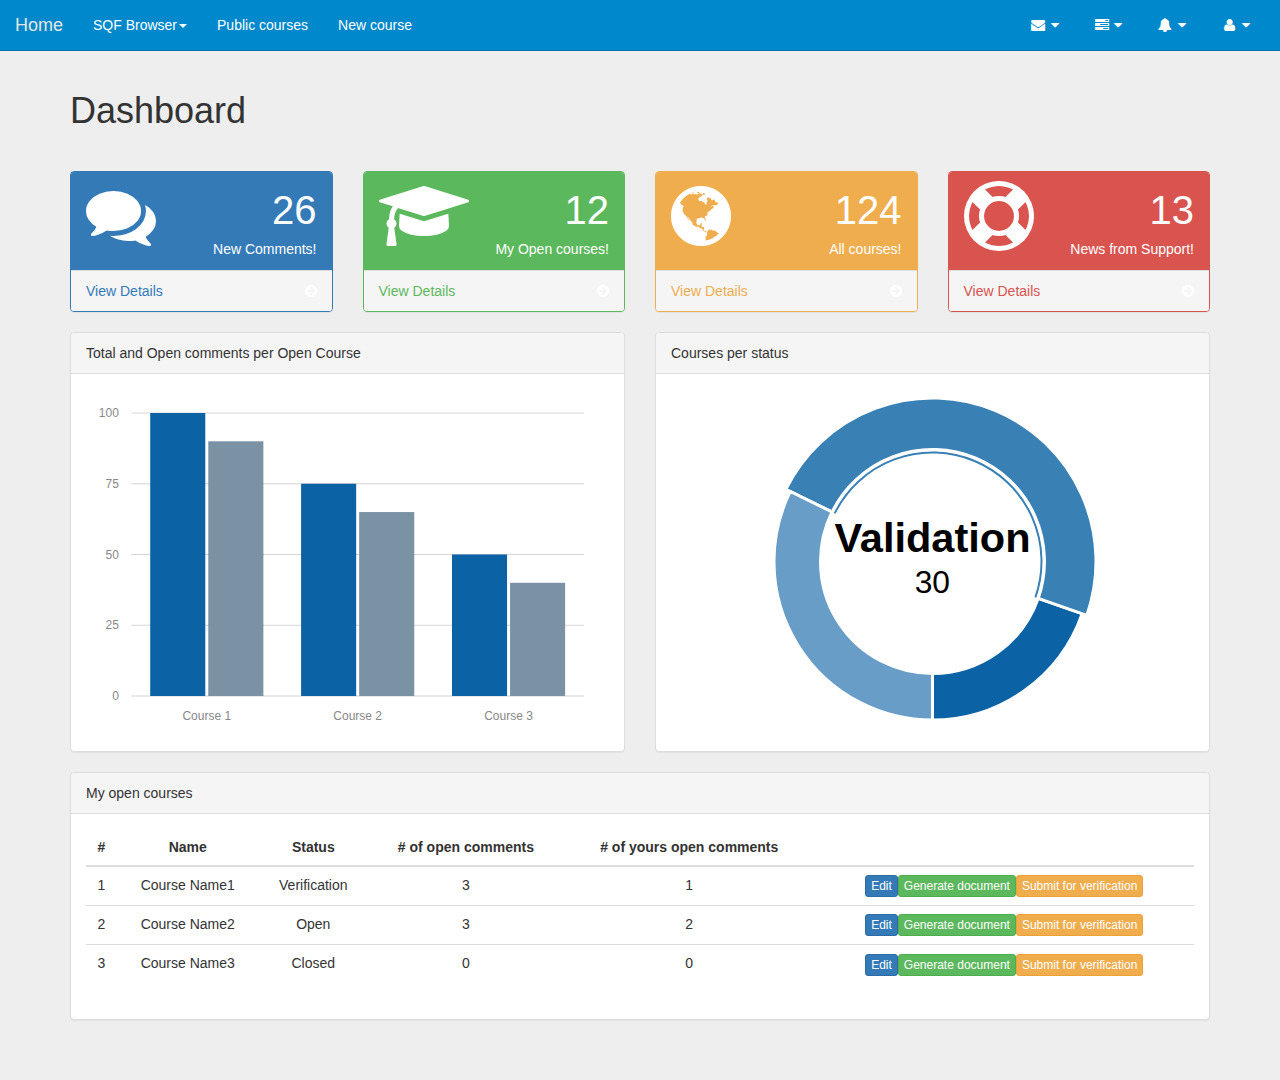
==== commit d32c8175: "Modification to Home & New Courese page" ====
--- a/home.html
+++ b/home.html
@@ -280,7 +280,7 @@
          <!-- /.navbar-collapse -->
       </nav>
     </div>
-  <div class="container-fluid" role="main">
+  <div class="container" role="main">
     <!-- Main page-header for a primary marketing message or call to action -->
     <div class="page-header">
       <h1>Dashboard</h1>
